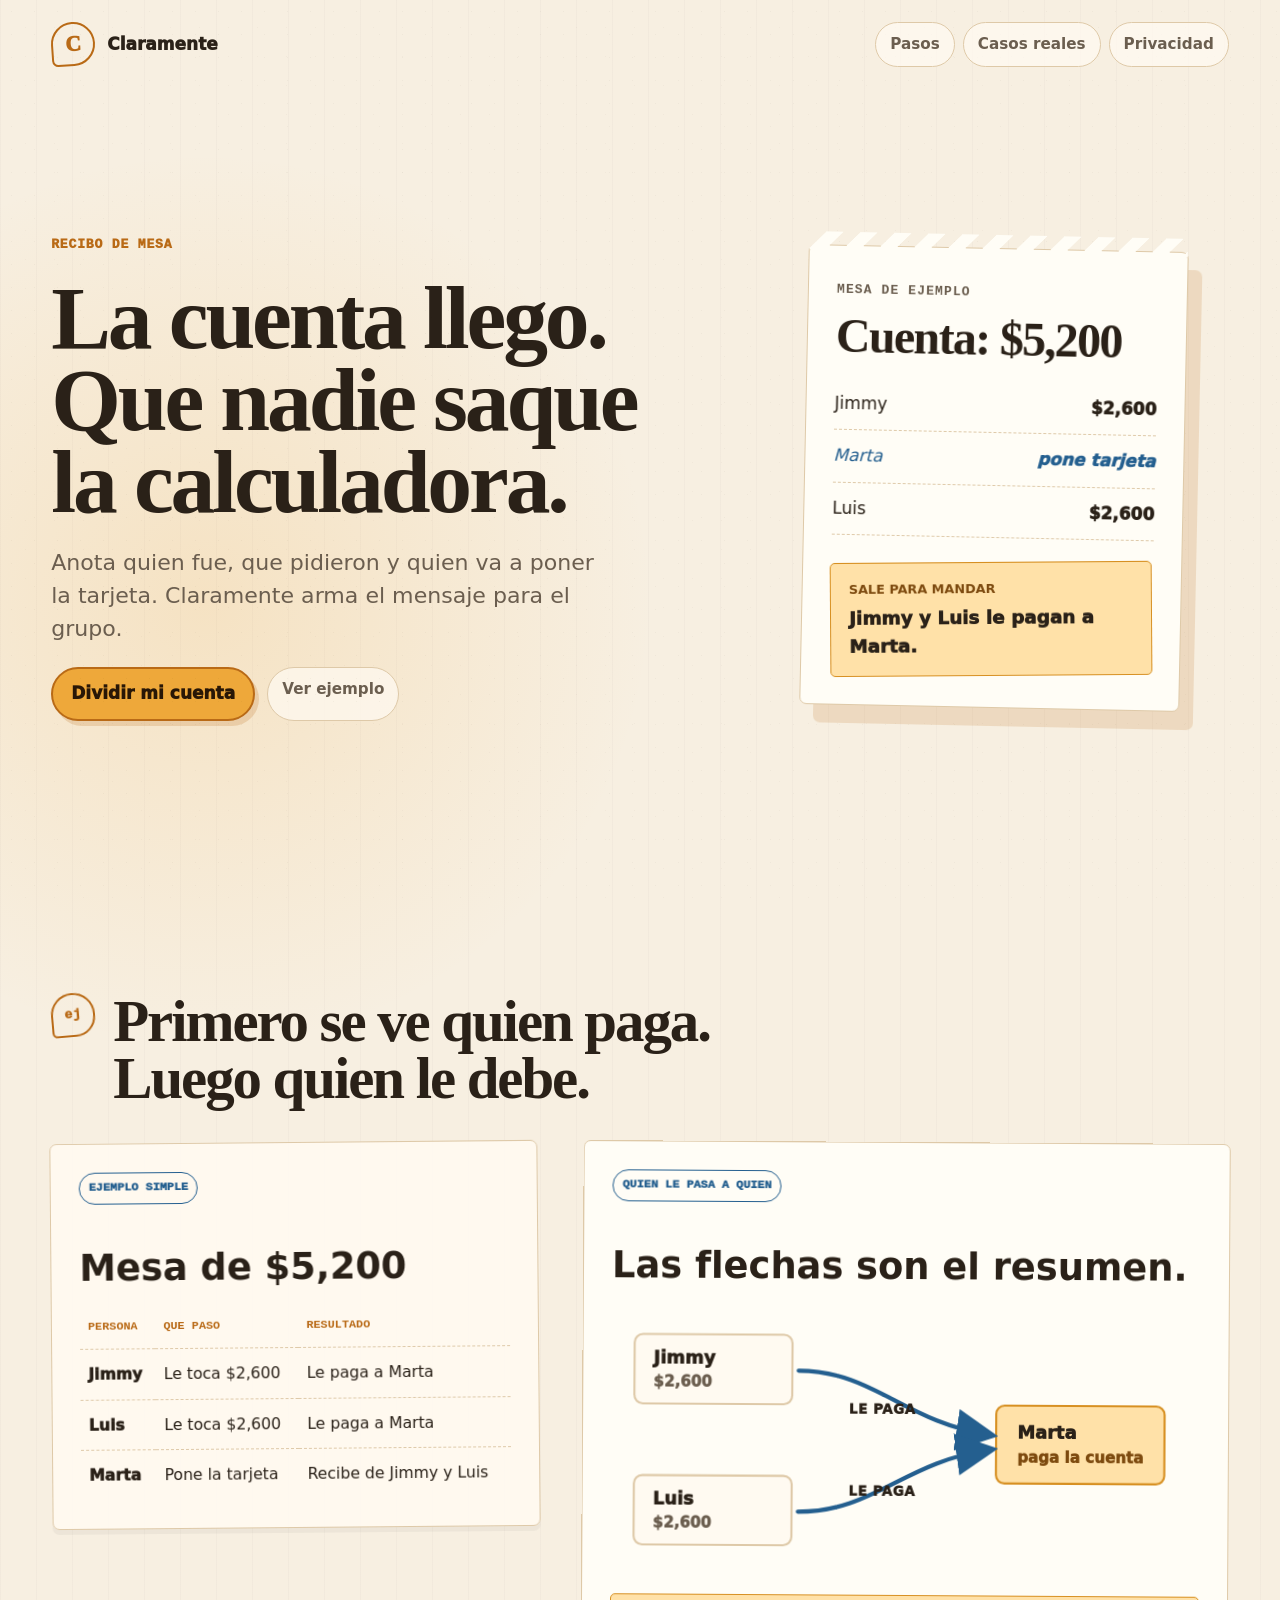
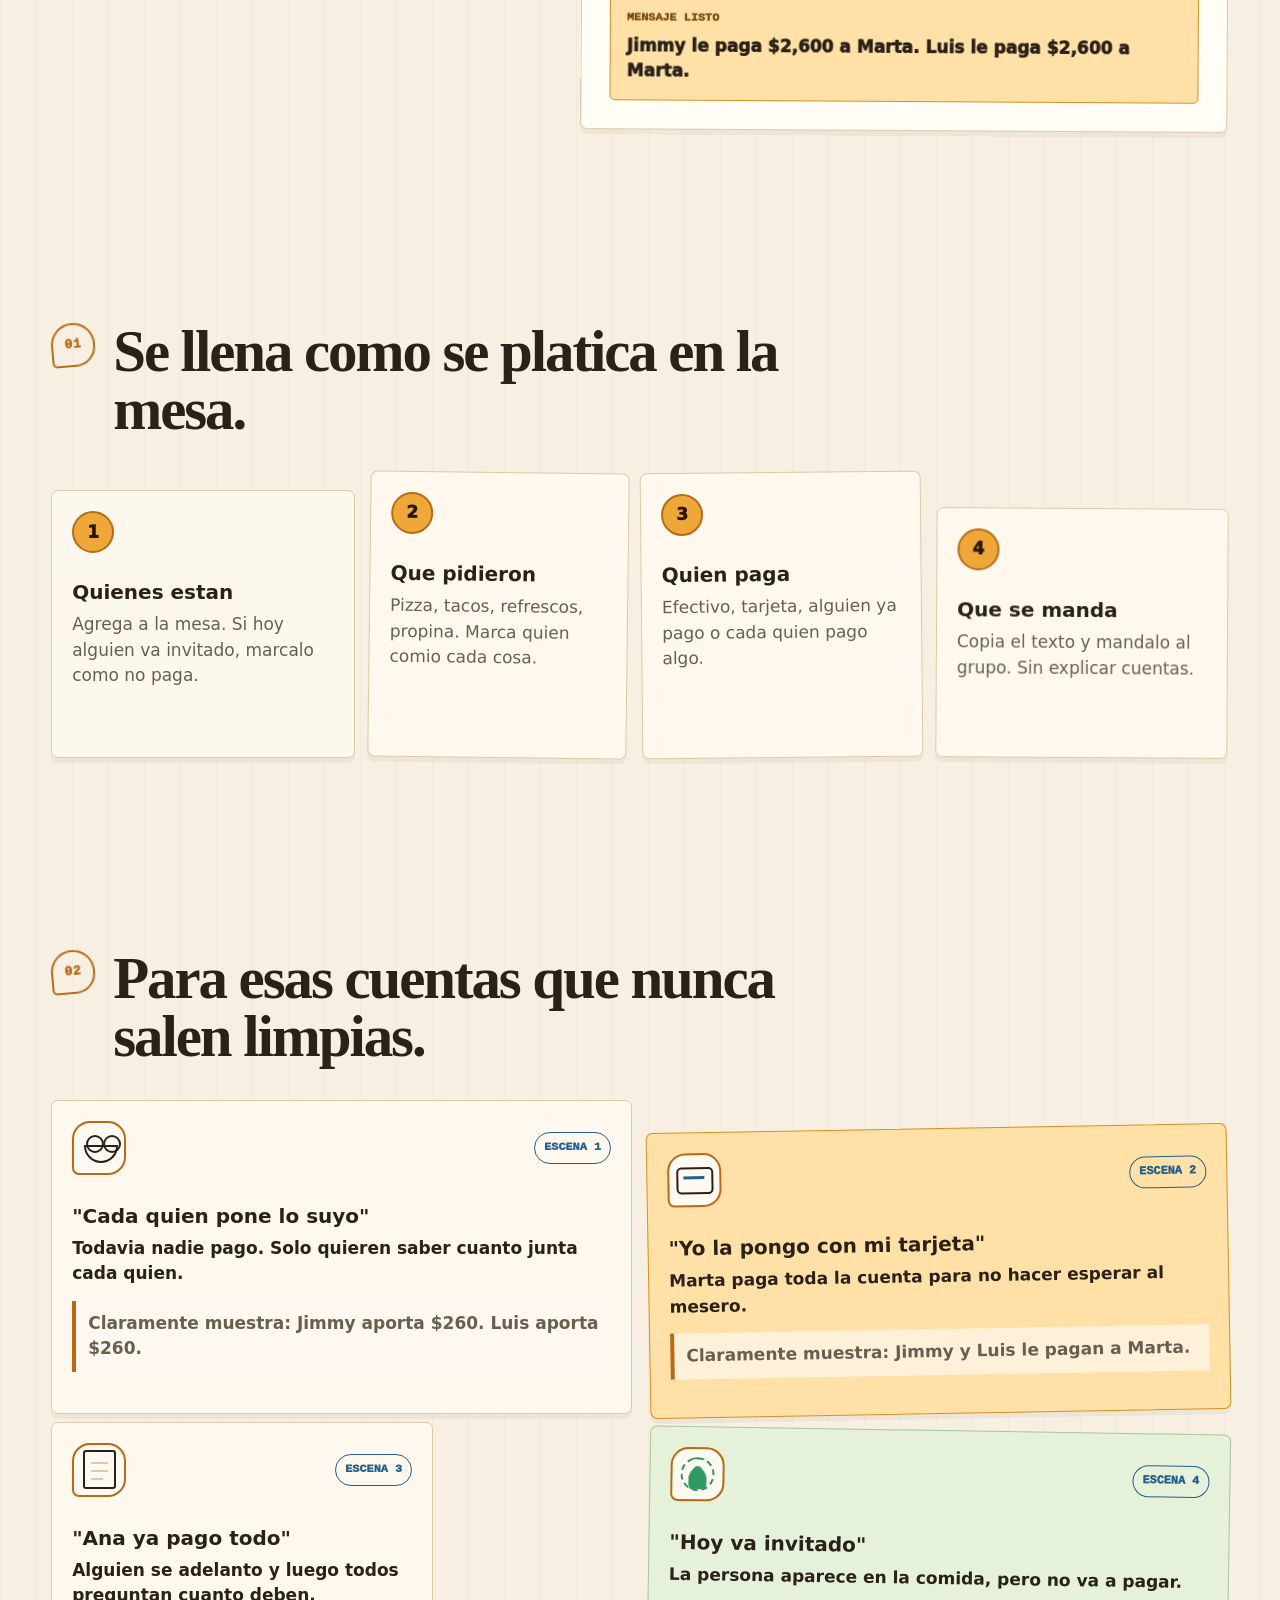
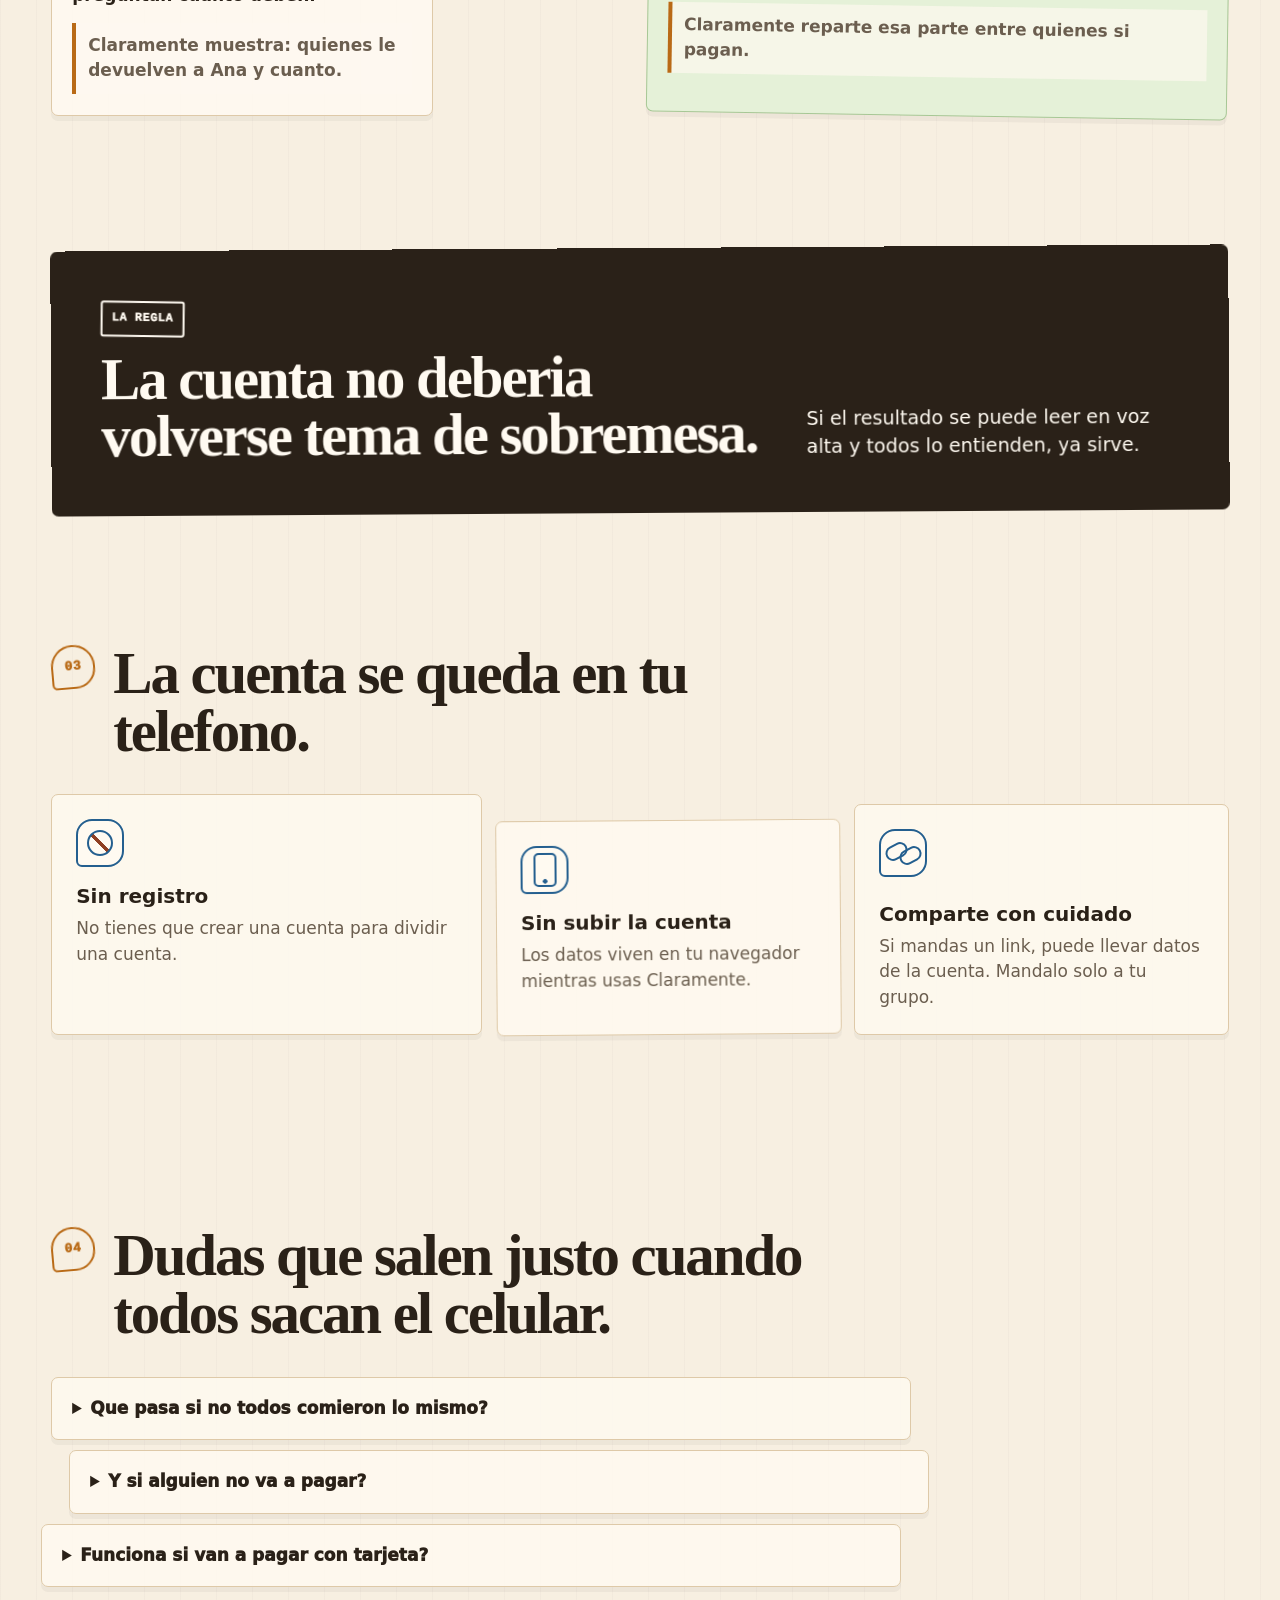
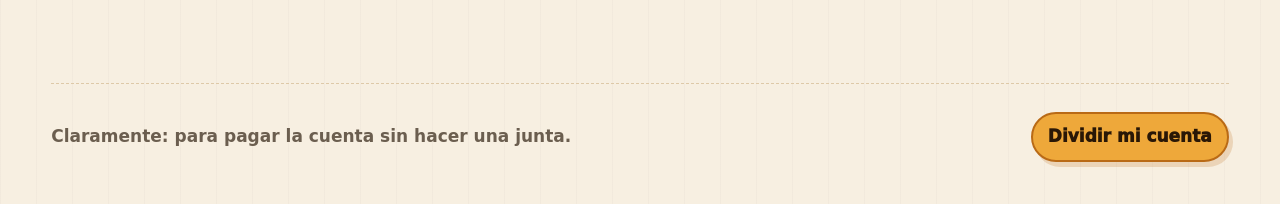
==== ayuda.html @ d38eba88 "feat(claramente): Complete guided MVP with mobile persistence, offline OCR, help page integration, a" ====
<!doctype html>
<html lang="es">
  <head>
    <meta charset="utf-8">
    <meta name="viewport" content="width=device-width, initial-scale=1">
    <meta name="theme-color" content="#f2a93b">
    <meta name="description" content="Claramente te ayuda a dividir una cuenta de mesa, saber quien paga y copiar el resumen sin hacer cuentas raras.">
    <meta http-equiv="Content-Security-Policy" content="default-src 'self'; script-src 'self'; style-src 'self'; img-src 'self' data:; connect-src 'self'; object-src 'none'; base-uri 'none'; form-action 'none'">
    <title>Claramente: divide la cuenta sin calculadora</title>
    <link rel="icon" href="icon-192.png">
    <link rel="stylesheet" href="ayuda.css">
  </head>
  <body>
    <a class="skip-link" href="#contenido">Saltar al contenido</a>

    <header class="site-header" aria-label="Encabezado">
      <a class="brand-lockup" href="index.html" aria-label="Abrir Claramente">
        <span class="brand-mark" aria-hidden="true">C</span>
        <span>Claramente</span>
      </a>
      <nav class="top-nav" aria-label="Secciones de ayuda">
        <a href="#como-funciona">Pasos</a>
        <a href="#casos">Casos reales</a>
        <a href="#privacidad">Privacidad</a>
      </nav>
    </header>

    <main id="contenido">
      <section class="hero-section" aria-labelledby="heroTitle">
        <div class="hero-copy">
          <p class="eyebrow">recibo de mesa</p>
          <h1 id="heroTitle">La cuenta llego. Que nadie saque la calculadora.</h1>
          <p class="hero-text">Anota quien fue, que pidieron y quien va a poner la tarjeta. Claramente arma el mensaje para el grupo.</p>
          <div class="hero-actions">
            <a class="primary-link" href="index.html">Dividir mi cuenta</a>
            <a class="secondary-link" href="#ejemplo">Ver ejemplo</a>
          </div>
        </div>

        <aside class="receipt-demo" id="ejemplo" aria-labelledby="receiptTitle">
          <div class="tear-strip" aria-hidden="true"></div>
          <p class="receipt-kicker">mesa de ejemplo</p>
          <h2 id="receiptTitle">Cuenta: $5,200</h2>
          <dl class="receipt-lines">
            <div>
              <dt>Jimmy</dt>
              <dd>$2,600</dd>
            </div>
            <div class="pen-line">
              <dt>Marta</dt>
              <dd>pone tarjeta</dd>
            </div>
            <div>
              <dt>Luis</dt>
              <dd>$2,600</dd>
            </div>
          </dl>
          <div class="receipt-result">
            <span>sale para mandar</span>
            <p>Jimmy y Luis le pagan a Marta.</p>
          </div>
        </aside>
      </section>

      <section class="explainer-section" aria-labelledby="explainerTitle">
        <div class="section-heading">
          <span class="section-stamp">ej</span>
          <h2 id="explainerTitle">Primero se ve quien paga. Luego quien le debe.</h2>
        </div>
        <div class="explain-board">
          <article class="split-table-card" aria-labelledby="tableTitle">
            <p class="case-label">ejemplo simple</p>
            <h3 id="tableTitle">Mesa de $5,200</h3>
            <table>
              <caption>Ejemplo de pago con tarjeta</caption>
              <thead>
                <tr>
                  <th scope="col">Persona</th>
                  <th scope="col">Que paso</th>
                  <th scope="col">Resultado</th>
                </tr>
              </thead>
              <tbody>
                <tr>
                  <th scope="row">Jimmy</th>
                  <td>Le toca $2,600</td>
                  <td>Le paga a Marta</td>
                </tr>
                <tr>
                  <th scope="row">Luis</th>
                  <td>Le toca $2,600</td>
                  <td>Le paga a Marta</td>
                </tr>
                <tr>
                  <th scope="row">Marta</th>
                  <td>Pone la tarjeta</td>
                  <td>Recibe de Jimmy y Luis</td>
                </tr>
              </tbody>
            </table>
          </article>

          <article class="payment-map" aria-labelledby="mapTitle">
            <p class="case-label">quien le pasa a quien</p>
            <h3 id="mapTitle">Las flechas son el resumen.</h3>
            <svg viewBox="0 0 560 260" role="img" aria-labelledby="mapSvgTitle mapSvgDesc">
              <title id="mapSvgTitle">Jimmy y Luis le pagan a Marta</title>
              <desc id="mapSvgDesc">Jimmy y Luis deben pasar su parte a Marta, que pone la tarjeta.</desc>
              <defs>
                <marker id="arrowHead" markerWidth="10" markerHeight="10" refX="8" refY="5" orient="auto">
                  <path d="M 0 0 L 10 5 L 0 10 z"></path>
                </marker>
              </defs>
              <g class="payer-node" transform="translate(22 30)">
                <rect width="150" height="66" rx="8"></rect>
                <text x="18" y="28">Jimmy</text>
                <text x="18" y="50">$2,600</text>
              </g>
              <g class="payer-node" transform="translate(22 164)">
                <rect width="150" height="66" rx="8"></rect>
                <text x="18" y="28">Luis</text>
                <text x="18" y="50">$2,600</text>
              </g>
              <g class="card-node" transform="translate(366 96)">
                <rect width="160" height="74" rx="8"></rect>
                <text x="20" y="31">Marta</text>
                <text x="20" y="54">paga la cuenta</text>
              </g>
              <path class="pay-arrow" d="M 178 64 C 250 64 278 112 360 124"></path>
              <path class="pay-arrow" d="M 178 198 C 250 198 278 150 360 138"></path>
              <text class="arrow-note" x="226" y="105">le paga</text>
              <text class="arrow-note" x="226" y="182">le paga</text>
            </svg>
            <div class="message-preview">
              <span>mensaje listo</span>
              <p>Jimmy le paga $2,600 a Marta. Luis le paga $2,600 a Marta.</p>
            </div>
          </article>
        </div>
      </section>

      <section class="steps-section" id="como-funciona" aria-labelledby="stepsTitle">
        <div class="section-heading">
          <span class="section-stamp">01</span>
          <h2 id="stepsTitle">Se llena como se platica en la mesa.</h2>
        </div>
        <ol class="step-list">
          <li>
            <span class="step-number">1</span>
            <h3>Quienes estan</h3>
            <p>Agrega a la mesa. Si hoy alguien va invitado, marcalo como no paga.</p>
          </li>
          <li>
            <span class="step-number">2</span>
            <h3>Que pidieron</h3>
            <p>Pizza, tacos, refrescos, propina. Marca quien comio cada cosa.</p>
          </li>
          <li>
            <span class="step-number">3</span>
            <h3>Quien paga</h3>
            <p>Efectivo, tarjeta, alguien ya pago o cada quien pago algo.</p>
          </li>
          <li>
            <span class="step-number">4</span>
            <h3>Que se manda</h3>
            <p>Copia el texto y mandalo al grupo. Sin explicar cuentas.</p>
          </li>
        </ol>
      </section>

      <section class="cases-section" id="casos" aria-labelledby="casesTitle">
        <div class="section-heading">
          <span class="section-stamp">02</span>
          <h2 id="casesTitle">Para esas cuentas que nunca salen limpias.</h2>
        </div>
        <div class="comic-strip">
          <article class="comic-panel comic-panel-wide">
            <div class="scene-top">
              <span class="scene-icon scene-people" aria-hidden="true"></span>
              <p class="case-label">escena 1</p>
            </div>
            <h3>"Cada quien pone lo suyo"</h3>
            <p class="dialogue-line">Todavia nadie pago. Solo quieren saber cuanto junta cada quien.</p>
            <p class="outcome-line">Claramente muestra: Jimmy aporta $260. Luis aporta $260.</p>
          </article>
          <article class="comic-panel comic-card-panel">
            <div class="scene-top">
              <span class="scene-icon scene-card" aria-hidden="true"></span>
              <p class="case-label">escena 2</p>
            </div>
            <h3>"Yo la pongo con mi tarjeta"</h3>
            <p class="dialogue-line">Marta paga toda la cuenta para no hacer esperar al mesero.</p>
            <p class="outcome-line">Claramente muestra: Jimmy y Luis le pagan a Marta.</p>
          </article>
          <article class="comic-panel">
            <div class="scene-top">
              <span class="scene-icon scene-receipt" aria-hidden="true"></span>
              <p class="case-label">escena 3</p>
            </div>
            <h3>"Ana ya pago todo"</h3>
            <p class="dialogue-line">Alguien se adelanto y luego todos preguntan cuanto deben.</p>
            <p class="outcome-line">Claramente muestra: quienes le devuelven a Ana y cuanto.</p>
          </article>
          <article class="comic-panel comic-guest-panel">
            <div class="scene-top">
              <span class="scene-icon scene-guest" aria-hidden="true"></span>
              <p class="case-label">escena 4</p>
            </div>
            <h3>"Hoy va invitado"</h3>
            <p class="dialogue-line">La persona aparece en la comida, pero no va a pagar.</p>
            <p class="outcome-line">Claramente reparte esa parte entre quienes si pagan.</p>
          </article>
        </div>
      </section>

      <section class="table-note" aria-labelledby="noteTitle">
        <div>
          <span class="table-note-stamp">la regla</span>
          <h2 id="noteTitle">La cuenta no deberia volverse tema de sobremesa.</h2>
        </div>
        <p>Si el resultado se puede leer en voz alta y todos lo entienden, ya sirve.</p>
      </section>

      <section class="privacy-section" id="privacidad" aria-labelledby="privacyTitle">
        <div class="section-heading">
          <span class="section-stamp">03</span>
          <h2 id="privacyTitle">La cuenta se queda en tu telefono.</h2>
        </div>
        <div class="privacy-grid">
          <article>
            <span class="privacy-icon privacy-no-account" aria-hidden="true"></span>
            <h3>Sin registro</h3>
            <p>No tienes que crear una cuenta para dividir una cuenta.</p>
          </article>
          <article>
            <span class="privacy-icon privacy-phone" aria-hidden="true"></span>
            <h3>Sin subir la cuenta</h3>
            <p>Los datos viven en tu navegador mientras usas Claramente.</p>
          </article>
          <article>
            <span class="privacy-icon privacy-link" aria-hidden="true"></span>
            <h3>Comparte con cuidado</h3>
            <p>Si mandas un link, puede llevar datos de la cuenta. Mandalo solo a tu grupo.</p>
          </article>
        </div>
      </section>

      <section class="faq-section" aria-labelledby="faqTitle">
        <div class="section-heading">
          <span class="section-stamp">04</span>
          <h2 id="faqTitle">Dudas que salen justo cuando todos sacan el celular.</h2>
        </div>
        <div class="faq-list">
          <details>
            <summary>Que pasa si no todos comieron lo mismo?</summary>
            <p>Agrega el producto y marca solo a quienes lo comieron. A quien no lo comio, no se lo cobra.</p>
          </details>
          <details>
            <summary>Y si alguien no va a pagar?</summary>
            <p>Marcalo como invitado o cumpleanero. Puede comer, pero no aparece como alguien que aporta.</p>
          </details>
          <details>
            <summary>Funciona si van a pagar con tarjeta?</summary>
            <p>Si alguien dice "yo la pongo", Claramente dice cuanto le pasan los demas.</p>
          </details>
        </div>
      </section>
    </main>

    <footer class="site-footer">
      <p>Claramente: para pagar la cuenta sin hacer una junta.</p>
      <a class="primary-link compact" href="index.html">Dividir mi cuenta</a>
    </footer>
  </body>
</html>
---- ayuda.css ----
:root {
  color-scheme: light;
  --paper: #f7efe1;
  --paper-soft: #fffaf1;
  --paper-deep: #ead8bc;
  --ink: #2a2118;
  --muted: #6b5e4f;
  --line: #dec9a8;
  --marker: #eea83a;
  --marker-deep: #b96a16;
  --pen: #245f8f;
  --paid: #2f9a5f;
  --owe: #c87922;
  --danger: #8f3f22;
  --focus: rgba(36, 95, 143, 0.34);
  --shadow: 0 18px 48px rgba(42, 33, 24, 0.14);
  --page-pad: clamp(18px, 4vw, 56px);
  --receipt-radius: 7px;
}

* {
  box-sizing: border-box;
}

html {
  min-width: 320px;
  scroll-behavior: smooth;
  background: var(--paper);
}

body {
  margin: 0;
  min-width: 320px;
  background:
    radial-gradient(circle at 16% 12%, rgba(238, 168, 58, 0.18), transparent 28rem),
    linear-gradient(90deg, rgba(42, 33, 24, 0.022) 1px, transparent 1px) 0 0 / 36px 36px,
    var(--paper);
  color: var(--ink);
  font-family: "Trebuchet MS", ui-sans-serif, system-ui, sans-serif;
  font-size: 17px;
  line-height: 1.5;
}

body::before {
  content: "";
  position: fixed;
  inset: 0;
  pointer-events: none;
  opacity: 0.24;
  background-image:
    radial-gradient(rgba(42, 33, 24, 0.16) 0.7px, transparent 0.7px),
    radial-gradient(rgba(42, 33, 24, 0.12) 0.5px, transparent 0.5px);
  background-position: 0 0, 11px 13px;
  background-size: 23px 23px, 29px 29px;
}

a {
  color: inherit;
}

a:focus-visible,
summary:focus-visible {
  outline: 3px solid var(--focus);
  outline-offset: 3px;
}

h1,
h2,
h3,
p {
  margin-top: 0;
}

p {
  color: var(--muted);
}

.skip-link {
  position: fixed;
  left: 12px;
  top: 12px;
  z-index: 20;
  transform: translateY(-140%);
  border: 2px solid var(--pen);
  border-radius: 999px;
  background: var(--paper-soft);
  padding: 10px 14px;
  font-weight: 900;
}

.skip-link:focus {
  transform: translateY(0);
}

.site-header,
.site-footer,
main > section {
  width: min(1180px, 100% - calc(var(--page-pad) * 2));
  margin-inline: auto;
}

.site-header {
  position: relative;
  z-index: 2;
  display: flex;
  align-items: center;
  justify-content: space-between;
  gap: 18px;
  padding-block: 22px;
}

.brand-lockup {
  display: inline-flex;
  align-items: center;
  gap: 12px;
  color: var(--ink);
  font-weight: 950;
  text-decoration: none;
}

.brand-mark {
  display: grid;
  place-items: center;
  width: 44px;
  height: 44px;
  border: 2px solid var(--marker-deep);
  border-radius: 50% 50% 50% 14%;
  color: var(--marker-deep);
  font-family: ui-serif, Georgia, "Times New Roman", serif;
  font-size: 1.35rem;
  transform: rotate(-4deg);
}

.top-nav {
  display: flex;
  flex-wrap: wrap;
  justify-content: flex-end;
  gap: 8px;
}

.top-nav a,
.secondary-link {
  border: 1px solid var(--line);
  border-radius: 999px;
  background: rgba(255, 250, 241, 0.72);
  padding: 10px 14px;
  color: var(--muted);
  font-size: 0.95rem;
  font-weight: 850;
  text-decoration: none;
}

.top-nav a:hover,
.secondary-link:hover {
  border-color: var(--marker-deep);
  color: var(--ink);
}

.hero-section {
  display: grid;
  grid-template-columns: minmax(0, 1.05fr) minmax(320px, 0.78fr);
  gap: clamp(28px, 6vw, 78px);
  align-items: center;
  min-height: calc(100vh - 92px);
  padding-block: 42px 72px;
}

.hero-copy {
  display: grid;
  justify-items: start;
  gap: 22px;
}

.eyebrow {
  margin: 0;
  color: var(--marker-deep);
  font-family: ui-monospace, "SFMono-Regular", Consolas, monospace;
  font-size: 0.82rem;
  font-weight: 950;
  letter-spacing: 0.06em;
  text-transform: uppercase;
}

h1,
h2 {
  font-family: ui-serif, Georgia, "Times New Roman", serif;
  letter-spacing: -0.035em;
}

h1 {
  max-width: 800px;
  margin: 0;
  font-size: clamp(3.05rem, 7vw, 5.85rem);
  line-height: 0.92;
}

.hero-text {
  max-width: 560px;
  margin-bottom: 0;
  font-size: clamp(1.15rem, 2vw, 1.38rem);
}

.hero-actions {
  display: flex;
  flex-wrap: wrap;
  gap: 12px;
}

.primary-link {
  display: inline-flex;
  align-items: center;
  justify-content: center;
  min-height: 48px;
  border: 2px solid var(--marker-deep);
  border-radius: 999px;
  background: var(--marker);
  color: #291706;
  padding: 12px 18px;
  font-weight: 950;
  text-decoration: none;
  box-shadow: 4px 5px 0 rgba(185, 106, 22, 0.2);
}

.primary-link:hover {
  transform: translate(1px, 1px);
  box-shadow: 3px 4px 0 rgba(185, 106, 22, 0.2);
}

.primary-link.compact {
  min-height: 44px;
  padding: 10px 15px;
}

.receipt-demo {
  position: relative;
  width: min(100%, 380px);
  justify-self: center;
  border: 1px solid var(--line);
  border-radius: var(--receipt-radius);
  background: #fffdf6;
  padding: 34px 28px 30px;
  box-shadow: 14px 18px 0 rgba(185, 106, 22, 0.16);
  transform: rotate(1.2deg);
}

.tear-strip {
  position: absolute;
  inset: -14px 0 auto;
  height: 18px;
  background: repeating-linear-gradient(135deg, transparent 0 12px, #fffdf6 12px 24px);
}

.receipt-kicker {
  margin: 0 0 12px;
  color: var(--muted);
  font-family: ui-monospace, "SFMono-Regular", Consolas, monospace;
  font-size: 0.82rem;
  font-weight: 900;
  letter-spacing: 0.08em;
  text-transform: uppercase;
}

.receipt-demo h2 {
  margin: 0 0 18px;
  font-size: clamp(2rem, 4vw, 3rem);
  line-height: 1;
}

.receipt-lines {
  display: grid;
  gap: 0;
  margin: 0;
}

.receipt-lines div {
  display: flex;
  justify-content: space-between;
  gap: 22px;
  border-bottom: 1px dashed var(--line);
  padding: 13px 0;
}

.receipt-lines dt,
.receipt-lines dd {
  margin: 0;
}

.receipt-lines dd {
  color: var(--ink);
  font-weight: 950;
}

.receipt-lines .pen-line {
  color: var(--pen);
  font-style: italic;
}

.receipt-lines .pen-line dd {
  color: var(--pen);
}

.receipt-result {
  margin-top: 24px;
  border: 1px solid #d79022;
  border-radius: 5px;
  background: #ffe1a8;
  padding: 16px 18px;
  transform: rotate(-1.6deg);
}

.receipt-result span {
  display: block;
  color: #7d4a0f;
  font-size: 0.8rem;
  font-weight: 900;
  text-transform: uppercase;
}

.receipt-result p {
  margin: 6px 0 0;
  color: var(--ink);
  font-size: 1.15rem;
  font-weight: 950;
}

.steps-section,
.explainer-section,
.cases-section,
.privacy-section,
.faq-section {
  padding-block: clamp(58px, 8vw, 96px);
}

.section-heading {
  display: grid;
  grid-template-columns: auto minmax(0, 1fr);
  gap: 18px;
  align-items: start;
  max-width: 760px;
  margin-bottom: 34px;
}

.section-heading h2,
.table-note h2 {
  margin: 0;
  font-size: clamp(2.25rem, 4.6vw, 4.2rem);
  line-height: 0.98;
}

.section-stamp,
.table-note-stamp {
  display: inline-flex;
  align-items: center;
  justify-content: center;
  justify-self: start;
  min-width: 44px;
  min-height: 44px;
  border: 2px solid currentColor;
  border-radius: 50% 50% 46% 12%;
  color: var(--marker-deep);
  font-family: ui-monospace, "SFMono-Regular", Consolas, monospace;
  font-size: 0.82rem;
  font-weight: 950;
  letter-spacing: 0.05em;
  transform: rotate(-5deg);
}

.table-note-stamp {
  width: fit-content;
  min-height: auto;
  margin-bottom: 14px;
  border-radius: 3px;
  padding: 7px 9px;
  color: var(--paper-soft);
  font-size: 0.74rem;
  text-transform: uppercase;
  transform: rotate(1deg);
}

.step-list {
  display: grid;
  grid-template-columns: 1.08fr 0.92fr 1fr 1.04fr;
  gap: 14px;
  margin: 0;
  padding: 0;
  list-style: none;
}

.step-list li,
.comic-panel,
.privacy-grid article,
.faq-list details {
  border: 1px solid var(--line);
  border-radius: var(--receipt-radius);
  background: rgba(255, 250, 241, 0.82);
  box-shadow: 0 5px 0 rgba(42, 33, 24, 0.045);
}

.step-list li {
  min-height: 250px;
  padding: 20px;
}

.step-list li:nth-child(1) {
  margin-top: 18px;
}

.step-list li:nth-child(2) {
  transform: rotate(0.7deg);
}

.step-list li:nth-child(3) {
  transform: rotate(-0.55deg);
}

.step-list li:nth-child(4) {
  margin-top: 36px;
  transform: rotate(0.35deg);
}

.step-number {
  display: grid;
  place-items: center;
  width: 42px;
  height: 42px;
  margin-bottom: 28px;
  border: 2px solid var(--marker-deep);
  border-radius: 50%;
  background: var(--marker);
  color: #291706;
  font-weight: 950;
}

.step-list h3,
.comic-panel h3,
.privacy-grid h3 {
  margin-bottom: 8px;
  font-size: 1.25rem;
  line-height: 1.15;
}

.step-list p,
.comic-panel p,
.privacy-grid p {
  margin-bottom: 0;
}

.explain-board {
  display: grid;
  grid-template-columns: minmax(300px, 0.86fr) minmax(360px, 1.14fr);
  gap: clamp(18px, 4vw, 42px);
  align-items: start;
}

.split-table-card,
.payment-map {
  border: 1px solid var(--line);
  border-radius: var(--receipt-radius);
  background: rgba(255, 250, 241, 0.9);
  box-shadow: 0 5px 0 rgba(42, 33, 24, 0.045);
  padding: clamp(18px, 3vw, 28px);
}

.split-table-card {
  transform: rotate(-0.5deg);
}

.payment-map {
  background: #fffdf6;
  transform: rotate(0.35deg);
}

.split-table-card h3,
.payment-map h3 {
  margin-bottom: 18px;
  font-size: clamp(1.55rem, 3vw, 2.3rem);
  line-height: 1;
}

.split-table-card table {
  width: 100%;
  border-collapse: collapse;
  color: var(--ink);
  font-size: 0.98rem;
}

.split-table-card caption {
  position: absolute;
  width: 1px;
  height: 1px;
  overflow: hidden;
  clip: rect(0 0 0 0);
}

.split-table-card th,
.split-table-card td {
  border-bottom: 1px dashed var(--line);
  padding: 13px 8px;
  text-align: left;
  vertical-align: top;
}

.split-table-card thead th {
  color: var(--marker-deep);
  font-family: ui-monospace, "SFMono-Regular", Consolas, monospace;
  font-size: 0.74rem;
  text-transform: uppercase;
}

.split-table-card tbody th {
  font-weight: 950;
}

.split-table-card tbody tr:last-child th,
.split-table-card tbody tr:last-child td {
  border-bottom: 0;
}

.payment-map svg {
  display: block;
  width: 100%;
  height: auto;
  overflow: visible;
}

.payment-map rect {
  stroke-width: 2;
}

.payment-map text {
  fill: var(--ink);
  font-family: "Trebuchet MS", ui-sans-serif, system-ui, sans-serif;
  font-weight: 950;
}

.payer-node rect {
  fill: var(--paper-soft);
  stroke: var(--line);
}

.payer-node text + text {
  fill: var(--muted);
  font-size: 0.9rem;
}

.card-node rect {
  fill: #ffe1a8;
  stroke: #d79022;
}

.card-node text + text {
  fill: #7d4a0f;
  font-size: 0.9rem;
}

.pay-arrow {
  fill: none;
  stroke: var(--pen);
  stroke-width: 4;
  stroke-linecap: round;
  marker-end: url("#arrowHead");
}

#arrowHead path {
  fill: var(--pen);
}

.arrow-note {
  fill: var(--pen);
  font-family: ui-monospace, "SFMono-Regular", Consolas, monospace;
  font-size: 0.8rem;
  letter-spacing: 0.04em;
  text-transform: uppercase;
}

.message-preview {
  margin-top: 18px;
  border: 1px solid #d79022;
  border-radius: 5px;
  background: #ffe1a8;
  padding: 15px 16px;
}

.message-preview span {
  display: block;
  color: #7d4a0f;
  font-family: ui-monospace, "SFMono-Regular", Consolas, monospace;
  font-size: 0.74rem;
  font-weight: 950;
  text-transform: uppercase;
}

.message-preview p {
  margin: 6px 0 0;
  color: var(--ink);
  font-weight: 950;
}

.comic-strip {
  display: grid;
  grid-template-columns: repeat(6, minmax(0, 1fr));
  gap: 16px;
  align-items: stretch;
}

.comic-panel {
  grid-column: span 2;
  min-height: 286px;
  border: 1px solid var(--line);
  border-radius: var(--receipt-radius);
  background: rgba(255, 250, 241, 0.86);
  box-shadow: 0 5px 0 rgba(42, 33, 24, 0.045);
  padding: 20px;
}

.comic-panel-wide {
  grid-column: span 3;
  min-height: 246px;
}

.comic-panel:nth-child(2) {
  grid-column: span 3;
  margin-top: 28px;
}

.comic-panel:nth-child(3) {
  margin-top: -8px;
}

.comic-panel:nth-child(4) {
  grid-column: 4 / span 3;
}

.comic-card-panel {
  border-color: #d79022;
  background: #ffe1a8;
  transform: rotate(-1deg);
}

.comic-guest-panel {
  border-color: #a7c795;
  background: #e5f1d8;
  transform: rotate(0.9deg);
}

.scene-top {
  display: flex;
  align-items: center;
  justify-content: space-between;
  gap: 12px;
  margin-bottom: 30px;
}

.scene-icon {
  position: relative;
  display: inline-grid;
  place-items: center;
  width: 54px;
  height: 54px;
  flex: 0 0 auto;
  border: 2px solid var(--marker-deep);
  border-radius: 18px 18px 18px 7px;
  background: var(--paper-soft);
}

.scene-people::before,
.scene-people::after {
  content: "";
  position: absolute;
  border: 2px solid var(--ink);
  border-radius: 999px;
}

.scene-people::before {
  width: 14px;
  height: 14px;
  top: 12px;
  left: 12px;
  box-shadow: 17px 0 0 -2px var(--paper-soft), 17px 0 0 0 var(--ink);
}

.scene-people::after {
  width: 30px;
  height: 14px;
  left: 10px;
  bottom: 10px;
  border-top-left-radius: 18px;
  border-top-right-radius: 18px;
}

.scene-card::before {
  content: "";
  width: 33px;
  height: 23px;
  border: 2px solid var(--ink);
  border-radius: 5px;
  background:
    linear-gradient(var(--pen), var(--pen)) 5px 7px / 21px 3px no-repeat,
    var(--paper-soft);
}

.scene-receipt::before {
  content: "";
  width: 29px;
  height: 35px;
  border: 2px solid var(--ink);
  border-radius: 3px;
  background:
    linear-gradient(var(--line), var(--line)) 6px 10px / 17px 2px no-repeat,
    linear-gradient(var(--line), var(--line)) 6px 18px / 17px 2px no-repeat,
    linear-gradient(var(--line), var(--line)) 6px 26px / 12px 2px no-repeat,
    var(--paper-soft);
}

.scene-guest::before {
  content: "";
  width: 30px;
  height: 30px;
  border: 2px dashed var(--paid);
  border-radius: 50%;
  background:
    radial-gradient(circle at 50% 37%, var(--paid) 0 4px, transparent 4.5px),
    radial-gradient(ellipse at 50% 72%, var(--paid) 0 9px, transparent 9.5px);
}

.dialogue-line {
  color: var(--ink);
  font-weight: 850;
}

.outcome-line {
  margin-top: 14px;
  border-left: 4px solid var(--marker-deep);
  background: rgba(255, 250, 241, 0.68);
  padding: 10px 12px;
  color: var(--muted);
  font-weight: 850;
}

.case-label {
  width: fit-content;
  margin-bottom: 46px;
  border: 1px solid currentColor;
  border-radius: 999px;
  padding: 6px 9px;
  color: var(--pen);
  font-family: ui-monospace, "SFMono-Regular", Consolas, monospace;
  font-size: 0.74rem;
  font-weight: 950;
  text-transform: uppercase;
}

.table-note {
  display: grid;
  grid-template-columns: 1fr minmax(260px, 0.55fr);
  gap: 28px;
  align-items: end;
  margin-block: 36px;
  border: 2px solid var(--ink);
  border-radius: var(--receipt-radius);
  background: #2a2118;
  color: var(--paper-soft);
  padding: clamp(26px, 5vw, 48px);
  transform: rotate(-0.35deg);
}

.table-note .eyebrow,
.table-note p,
.table-note h2 {
  color: inherit;
}

.table-note p {
  margin-bottom: 0;
  font-size: 1.2rem;
}

.privacy-grid {
  display: grid;
  grid-template-columns: 1.15fr 0.92fr 1fr;
  gap: 14px;
}

.privacy-grid article {
  padding: 24px;
}

.privacy-icon {
  position: relative;
  display: inline-grid;
  place-items: center;
  width: 48px;
  height: 48px;
  margin-bottom: 18px;
  border: 2px solid var(--pen);
  border-radius: 16px 16px 16px 6px;
  background: var(--paper-soft);
}

.privacy-no-account::before {
  content: "";
  width: 22px;
  height: 22px;
  border: 2px solid var(--pen);
  border-radius: 50%;
  background:
    linear-gradient(45deg, transparent 44%, var(--danger) 45% 55%, transparent 56%);
}

.privacy-phone::before {
  content: "";
  width: 19px;
  height: 30px;
  border: 2px solid var(--pen);
  border-radius: 5px;
  background:
    radial-gradient(circle at 50% 88%, var(--pen) 0 2px, transparent 2.5px),
    var(--paper-soft);
}

.privacy-link::before,
.privacy-link::after {
  content: "";
  position: absolute;
  width: 19px;
  height: 11px;
  border: 2px solid var(--pen);
  border-radius: 999px;
}

.privacy-link::before {
  transform: translate(-7px, -2px) rotate(-28deg);
}

.privacy-link::after {
  transform: translate(7px, 2px) rotate(-28deg);
}

.privacy-grid article:nth-child(2) {
  margin-top: 26px;
  transform: rotate(-0.45deg);
}

.privacy-grid article:nth-child(3) {
  margin-top: 10px;
}

.faq-list {
  display: grid;
  gap: 10px;
  max-width: 860px;
}

.faq-list details {
  padding: 0;
}

.faq-list details:nth-child(2) {
  transform: translateX(18px);
}

.faq-list details:nth-child(3) {
  transform: translateX(-10px);
}

.faq-list summary {
  cursor: pointer;
  padding: 18px 20px;
  color: var(--ink);
  font-weight: 950;
}

.faq-list details p {
  margin: 0;
  padding: 0 20px 20px;
}

.site-footer {
  display: flex;
  align-items: center;
  justify-content: space-between;
  gap: 20px;
  border-top: 1px dashed var(--line);
  padding-block: 28px 42px;
}

.site-footer p {
  margin: 0;
  font-weight: 850;
}

@media (max-width: 900px) {
  .hero-section,
  .explain-board,
  .table-note {
    grid-template-columns: 1fr;
  }

  .step-list,
  .privacy-grid {
    grid-template-columns: repeat(2, minmax(0, 1fr));
  }

  .comic-strip {
    grid-template-columns: repeat(2, minmax(0, 1fr));
  }

  .comic-panel,
  .comic-panel-wide,
  .comic-panel:nth-child(2),
  .comic-panel:nth-child(4) {
    grid-column: auto;
  }
}

@media (max-width: 620px) {
  body {
    font-size: 16px;
  }

  .site-header {
    align-items: flex-start;
    flex-direction: column;
  }

  .top-nav {
    justify-content: flex-start;
  }

  .section-heading {
    grid-template-columns: 1fr;
    gap: 12px;
  }

  .hero-section {
    min-height: auto;
    padding-top: 24px;
  }

  .receipt-demo {
    justify-self: stretch;
  }

  .step-list,
  .comic-strip,
  .privacy-grid {
    grid-template-columns: 1fr;
  }

  .step-list li,
  .comic-panel,
  .split-table-card,
  .payment-map,
  .privacy-grid article,
  .faq-list details {
    min-height: auto;
    margin-top: 0;
    transform: none;
  }

  .split-table-card {
    overflow-x: auto;
  }

  .split-table-card th,
  .split-table-card td {
    min-width: 112px;
  }

  .case-label {
    margin-bottom: 28px;
  }

  .site-footer {
    align-items: flex-start;
    flex-direction: column;
  }
}

@media (prefers-reduced-motion: reduce) {
  *,
  *::before,
  *::after {
    scroll-behavior: auto !important;
    transition-duration: 0.01ms !important;
  }
}
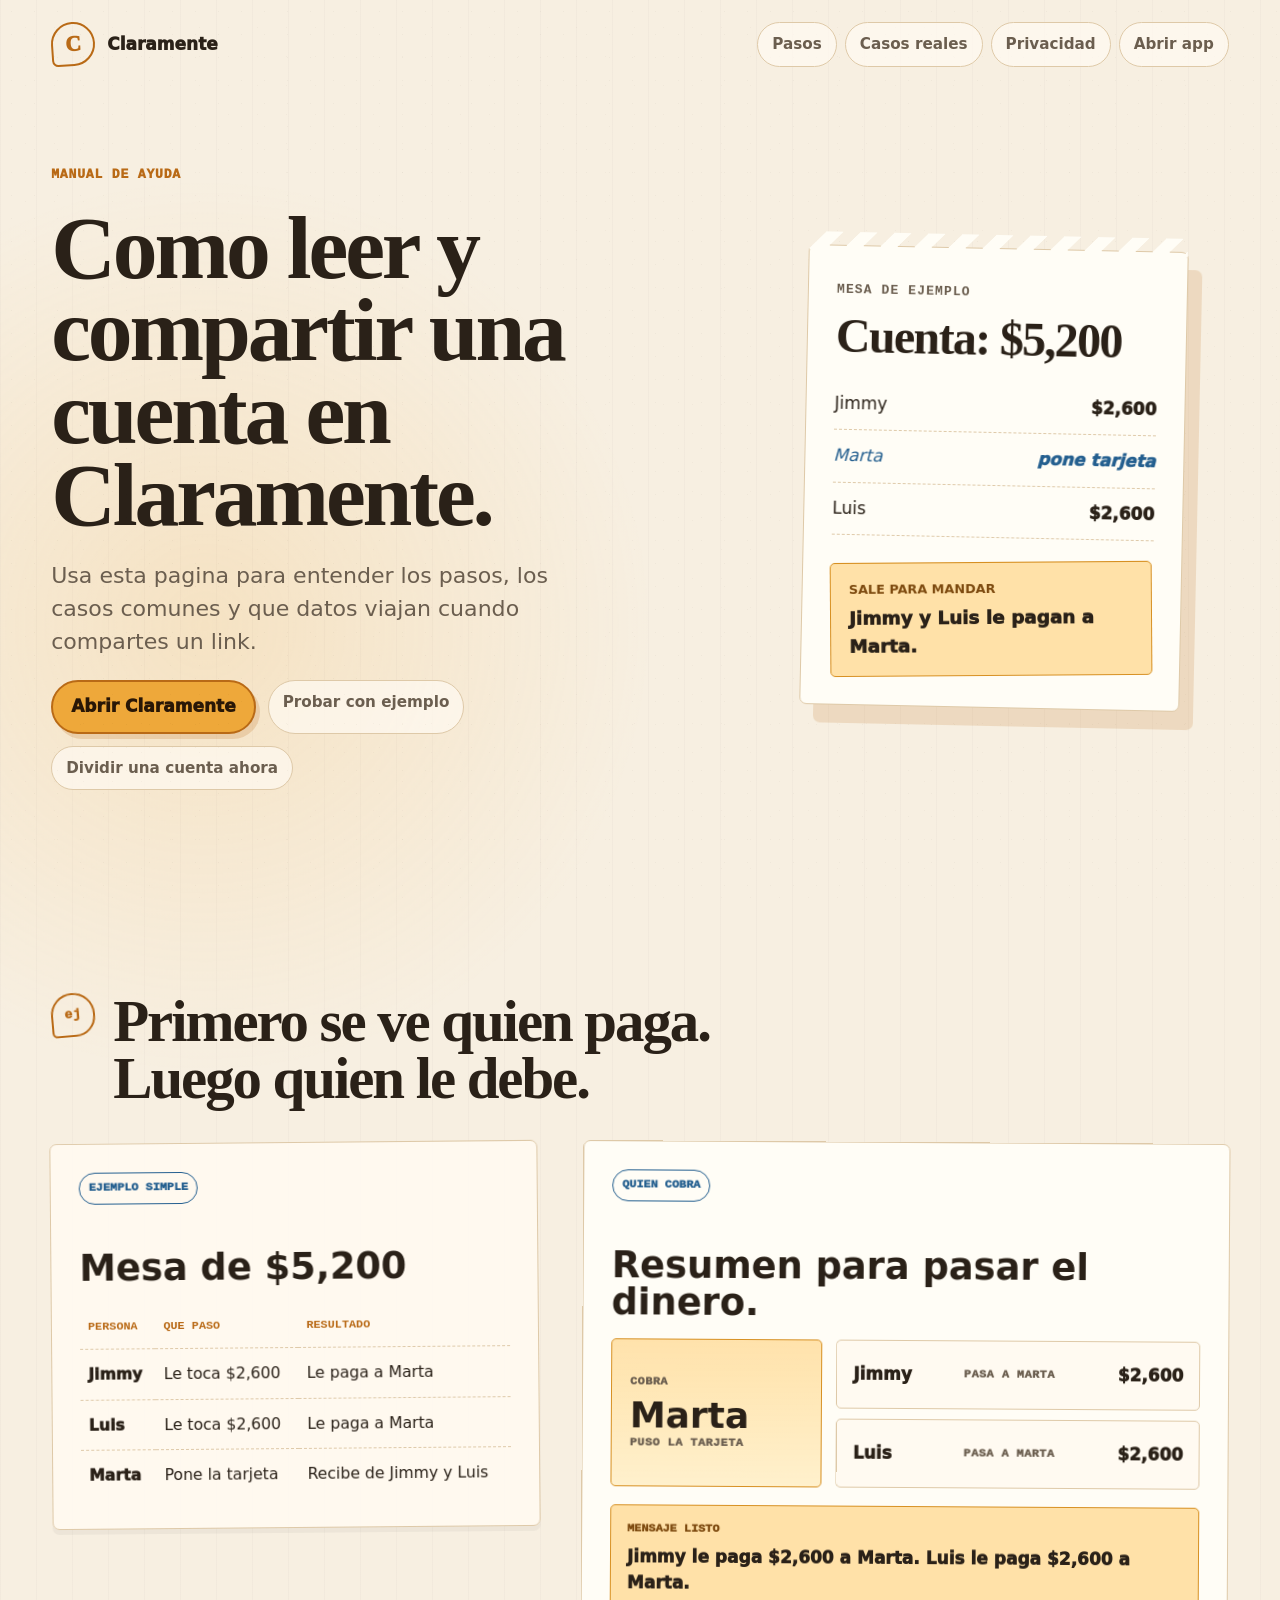
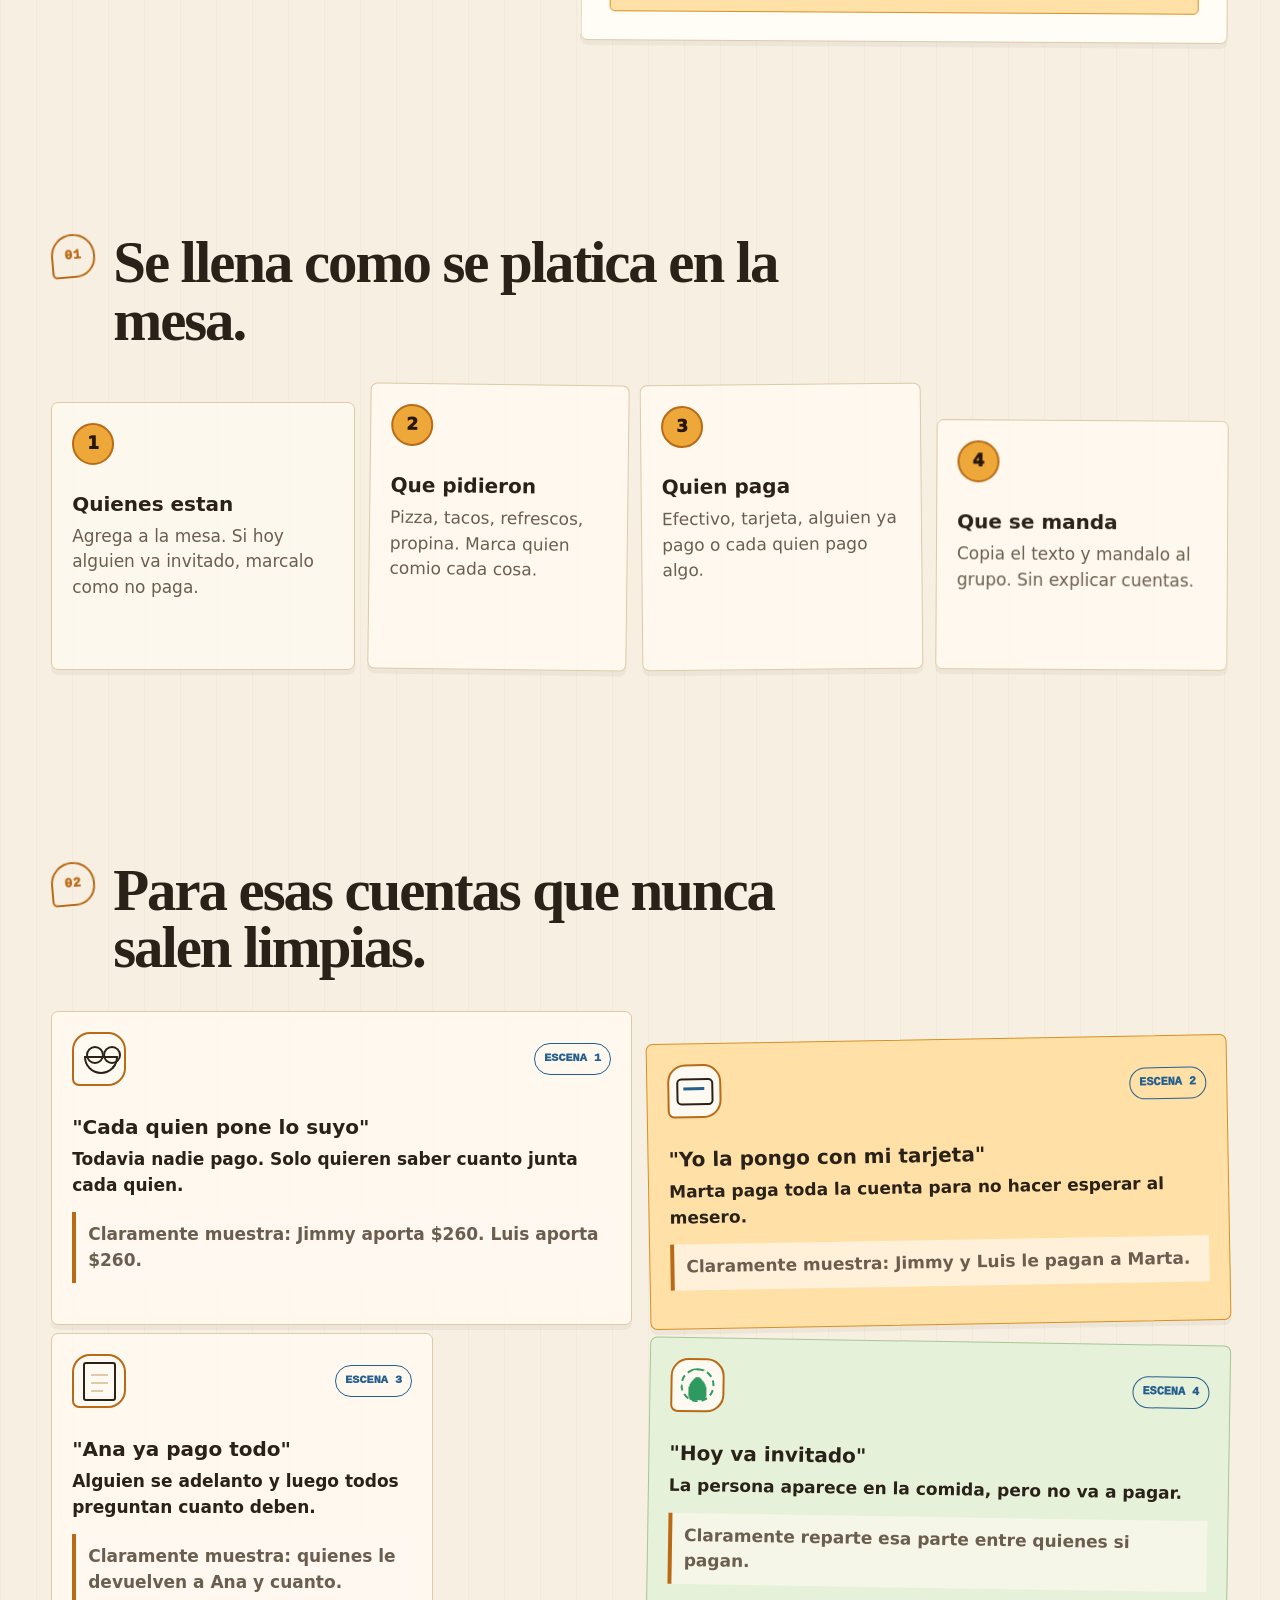
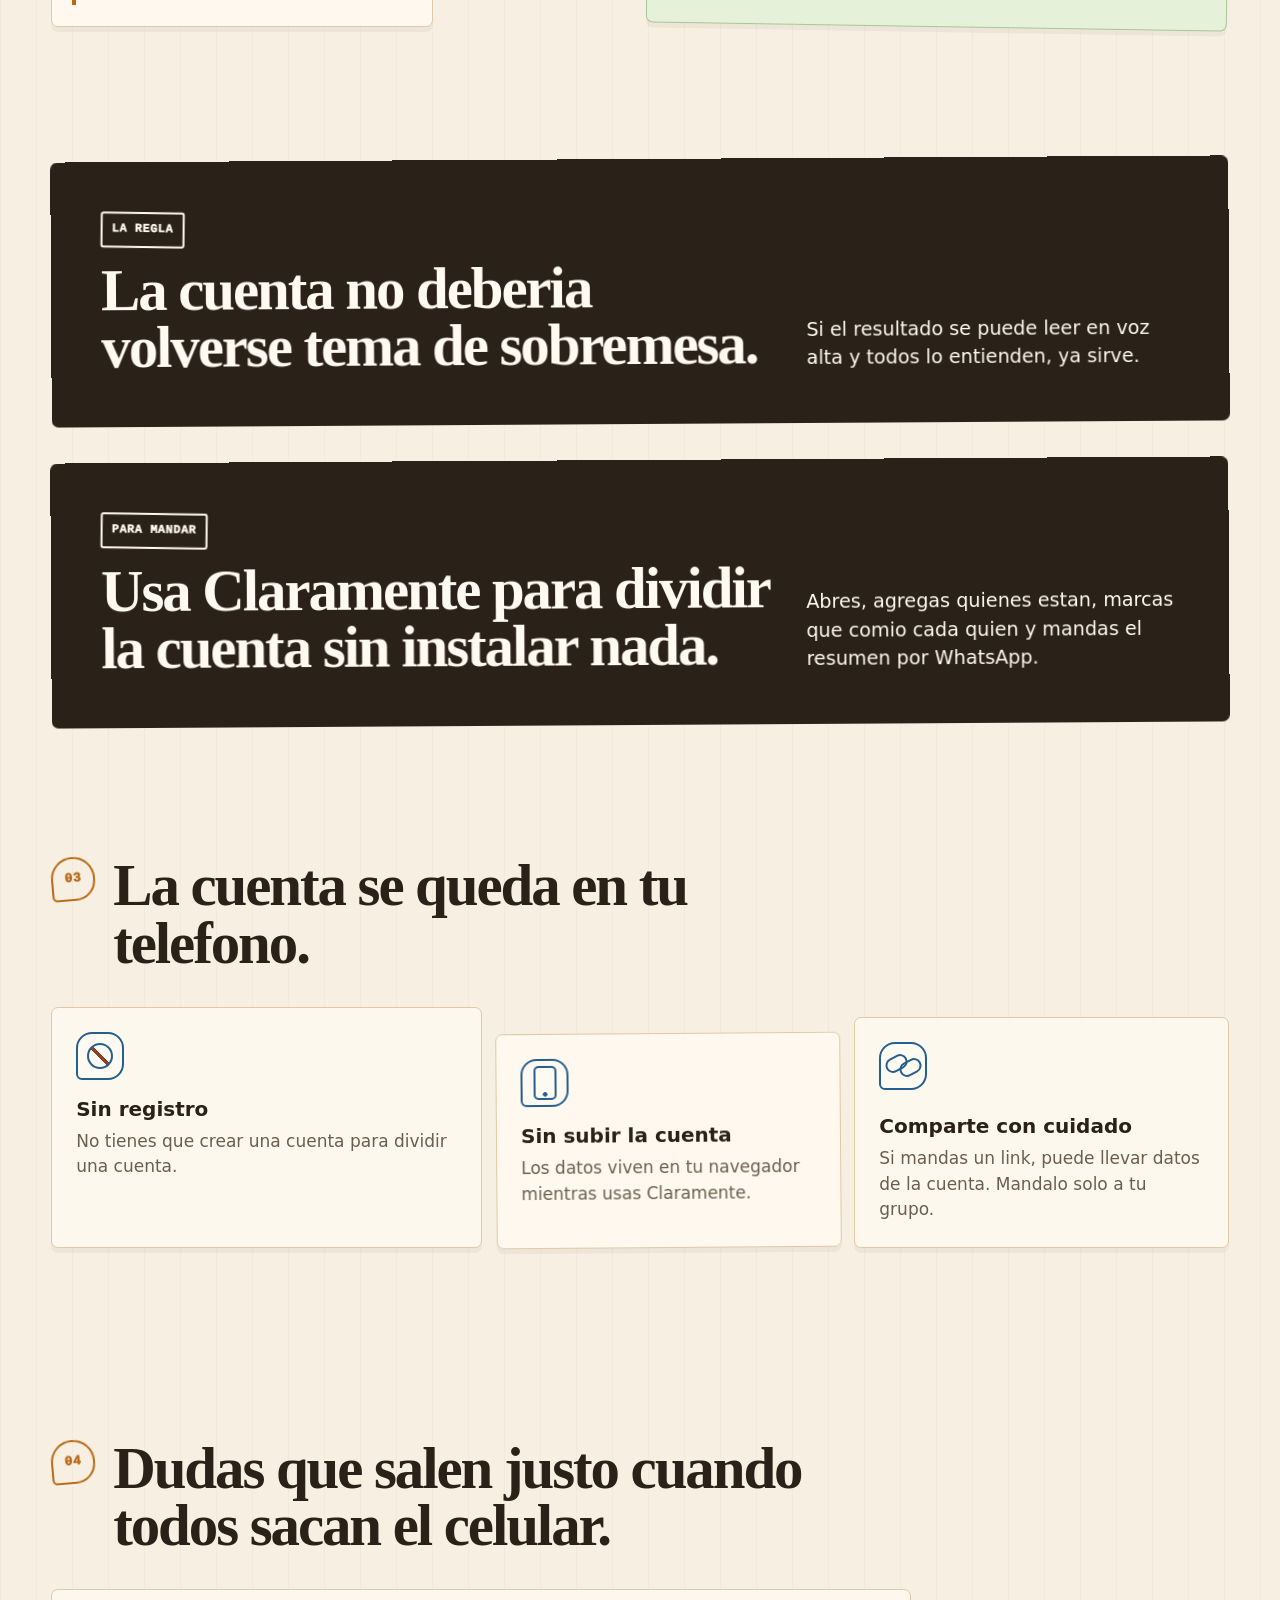
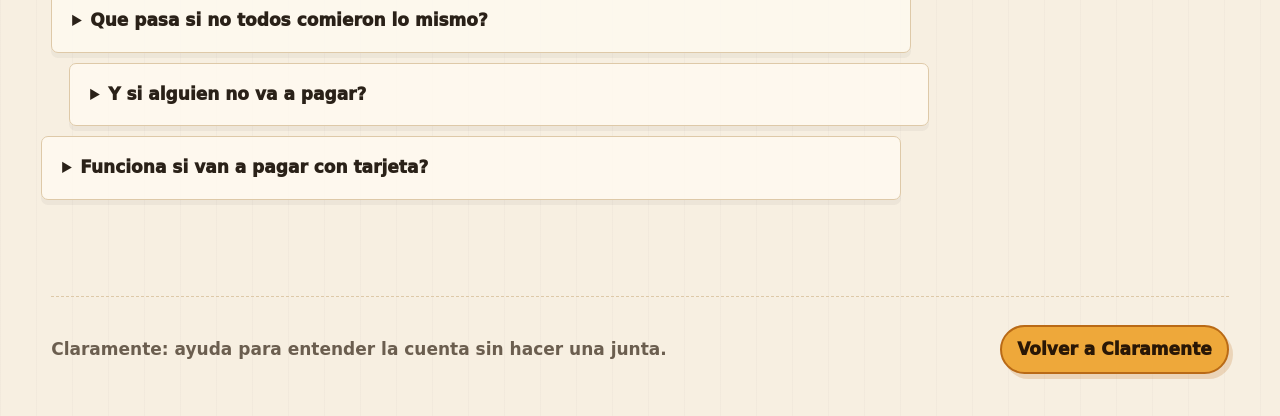
==== commit 85612eed: "feat(claramente): unificacion y paridad contable 1.0 Co-Authored-By: Codex <noreply@openai.com>" ====
--- a/ayuda.html
+++ b/ayuda.html
@@ -4,9 +4,9 @@
     <meta charset="utf-8">
     <meta name="viewport" content="width=device-width, initial-scale=1">
     <meta name="theme-color" content="#f2a93b">
-    <meta name="description" content="Claramente te ayuda a dividir una cuenta de mesa, saber quien paga y copiar el resumen sin hacer cuentas raras.">
+    <meta name="description" content="Manual de ayuda de Claramente para dividir una cuenta, entender quien paga y compartir el resumen.">
     <meta http-equiv="Content-Security-Policy" content="default-src 'self'; script-src 'self'; style-src 'self'; img-src 'self' data:; connect-src 'self'; object-src 'none'; base-uri 'none'; form-action 'none'">
-    <title>Claramente: divide la cuenta sin calculadora</title>
+    <title>Manual de ayuda de Claramente</title>
     <link rel="icon" href="icon-192.png">
     <link rel="stylesheet" href="ayuda.css">
   </head>
@@ -22,18 +22,20 @@
         <a href="#como-funciona">Pasos</a>
         <a href="#casos">Casos reales</a>
         <a href="#privacidad">Privacidad</a>
+        <a href="index.html">Abrir app</a>
       </nav>
     </header>
 
     <main id="contenido">
       <section class="hero-section" aria-labelledby="heroTitle">
         <div class="hero-copy">
-          <p class="eyebrow">recibo de mesa</p>
-          <h1 id="heroTitle">La cuenta llego. Que nadie saque la calculadora.</h1>
-          <p class="hero-text">Anota quien fue, que pidieron y quien va a poner la tarjeta. Claramente arma el mensaje para el grupo.</p>
+          <p class="eyebrow">manual de ayuda</p>
+          <h1 id="heroTitle">Como leer y compartir una cuenta en Claramente.</h1>
+          <p class="hero-text">Usa esta pagina para entender los pasos, los casos comunes y que datos viajan cuando compartes un link.</p>
           <div class="hero-actions">
-            <a class="primary-link" href="index.html">Dividir mi cuenta</a>
-            <a class="secondary-link" href="#ejemplo">Ver ejemplo</a>
+            <a class="primary-link" href="index.html">Abrir Claramente</a>
+            <a class="secondary-link" href="#ejemplo">Probar con ejemplo</a>
+            <a class="secondary-link" href="index.html">Dividir una cuenta ahora</a>
           </div>
         </div>
 
@@ -101,36 +103,27 @@
           </article>
 
           <article class="payment-map" aria-labelledby="mapTitle">
-            <p class="case-label">quien le pasa a quien</p>
-            <h3 id="mapTitle">Las flechas son el resumen.</h3>
-            <svg viewBox="0 0 560 260" role="img" aria-labelledby="mapSvgTitle mapSvgDesc">
-              <title id="mapSvgTitle">Jimmy y Luis le pagan a Marta</title>
-              <desc id="mapSvgDesc">Jimmy y Luis deben pasar su parte a Marta, que pone la tarjeta.</desc>
-              <defs>
-                <marker id="arrowHead" markerWidth="10" markerHeight="10" refX="8" refY="5" orient="auto">
-                  <path d="M 0 0 L 10 5 L 0 10 z"></path>
-                </marker>
-              </defs>
-              <g class="payer-node" transform="translate(22 30)">
-                <rect width="150" height="66" rx="8"></rect>
-                <text x="18" y="28">Jimmy</text>
-                <text x="18" y="50">$2,600</text>
-              </g>
-              <g class="payer-node" transform="translate(22 164)">
-                <rect width="150" height="66" rx="8"></rect>
-                <text x="18" y="28">Luis</text>
-                <text x="18" y="50">$2,600</text>
-              </g>
-              <g class="card-node" transform="translate(366 96)">
-                <rect width="160" height="74" rx="8"></rect>
-                <text x="20" y="31">Marta</text>
-                <text x="20" y="54">paga la cuenta</text>
-              </g>
-              <path class="pay-arrow" d="M 178 64 C 250 64 278 112 360 124"></path>
-              <path class="pay-arrow" d="M 178 198 C 250 198 278 150 360 138"></path>
-              <text class="arrow-note" x="226" y="105">le paga</text>
-              <text class="arrow-note" x="226" y="182">le paga</text>
-            </svg>
+            <p class="case-label">quien cobra</p>
+            <h3 id="mapTitle">Resumen para pasar el dinero.</h3>
+            <div class="payment-ledger" role="list" aria-label="Pagos del ejemplo">
+              <div class="ledger-payee" role="listitem">
+                <span>cobra</span>
+                <strong>Marta</strong>
+                <small>puso la tarjeta</small>
+              </div>
+              <div class="ledger-lines">
+                <div class="ledger-row" role="listitem">
+                  <span class="ledger-person">Jimmy</span>
+                  <span class="ledger-note">pasa a Marta</span>
+                  <strong>$2,600</strong>
+                </div>
+                <div class="ledger-row" role="listitem">
+                  <span class="ledger-person">Luis</span>
+                  <span class="ledger-note">pasa a Marta</span>
+                  <strong>$2,600</strong>
+                </div>
+              </div>
+            </div>
             <div class="message-preview">
               <span>mensaje listo</span>
               <p>Jimmy le paga $2,600 a Marta. Luis le paga $2,600 a Marta.</p>
@@ -219,6 +212,14 @@
           <h2 id="noteTitle">La cuenta no deberia volverse tema de sobremesa.</h2>
         </div>
         <p>Si el resultado se puede leer en voz alta y todos lo entienden, ya sirve.</p>
+      </section>
+
+      <section class="table-note" aria-labelledby="shareCopyTitle">
+        <div>
+          <span class="table-note-stamp">para mandar</span>
+          <h2 id="shareCopyTitle">Usa Claramente para dividir la cuenta sin instalar nada.</h2>
+        </div>
+        <p>Abres, agregas quienes estan, marcas que comio cada quien y mandas el resumen por WhatsApp.</p>
       </section>
 
       <section class="privacy-section" id="privacidad" aria-labelledby="privacyTitle">
@@ -268,8 +269,8 @@
     </main>
 
     <footer class="site-footer">
-      <p>Claramente: para pagar la cuenta sin hacer una junta.</p>
-      <a class="primary-link compact" href="index.html">Dividir mi cuenta</a>
+      <p>Claramente: ayuda para entender la cuenta sin hacer una junta.</p>
+      <a class="primary-link compact" href="index.html">Volver a Claramente</a>
     </footer>
   </body>
 </html>
--- a/ayuda.css
+++ b/ayuda.css
@@ -516,61 +516,71 @@
   border-bottom: 0;
 }
 
-.payment-map svg {
-  display: block;
-  width: 100%;
-  height: auto;
-  overflow: visible;
-}
-
-.payment-map rect {
-  stroke-width: 2;
-}
-
-.payment-map text {
-  fill: var(--ink);
-  font-family: "Trebuchet MS", ui-sans-serif, system-ui, sans-serif;
-  font-weight: 950;
-}
-
-.payer-node rect {
-  fill: var(--paper-soft);
-  stroke: var(--line);
-}
-
-.payer-node text + text {
-  fill: var(--muted);
-  font-size: 0.9rem;
-}
-
-.card-node rect {
-  fill: #ffe1a8;
-  stroke: #d79022;
-}
-
-.card-node text + text {
-  fill: #7d4a0f;
-  font-size: 0.9rem;
-}
-
-.pay-arrow {
-  fill: none;
-  stroke: var(--pen);
-  stroke-width: 4;
-  stroke-linecap: round;
-  marker-end: url("#arrowHead");
-}
-
-#arrowHead path {
-  fill: var(--pen);
-}
-
-.arrow-note {
-  fill: var(--pen);
+.payment-ledger {
+  display: grid;
+  grid-template-columns: minmax(128px, 0.58fr) minmax(0, 1fr);
+  gap: 14px;
+  align-items: stretch;
+}
+
+.ledger-payee,
+.ledger-row {
+  border: 1px solid var(--line);
+  border-radius: 5px;
+  background: var(--paper-soft);
+}
+
+.ledger-payee {
+  display: grid;
+  align-content: center;
+  min-height: 148px;
+  padding: 18px;
+  border-color: #d79022;
+  background:
+    linear-gradient(180deg, rgba(255, 225, 168, 0.96), rgba(255, 238, 197, 0.86));
+}
+
+.ledger-payee span,
+.ledger-payee small,
+.ledger-note {
+  color: var(--muted);
   font-family: ui-monospace, "SFMono-Regular", Consolas, monospace;
-  font-size: 0.8rem;
+  font-size: 0.74rem;
+  font-weight: 950;
   letter-spacing: 0.04em;
   text-transform: uppercase;
+}
+
+.ledger-payee strong {
+  margin-block: 8px 2px;
+  color: var(--ink);
+  font-size: clamp(1.45rem, 3vw, 2.25rem);
+  line-height: 0.95;
+}
+
+.ledger-lines {
+  display: grid;
+  gap: 10px;
+}
+
+.ledger-row {
+  display: grid;
+  grid-template-columns: minmax(72px, 0.7fr) minmax(94px, 1fr) auto;
+  gap: 10px;
+  align-items: center;
+  min-height: 68px;
+  padding: 14px 16px;
+}
+
+.ledger-person,
+.ledger-row strong {
+  color: var(--ink);
+  font-weight: 950;
+}
+
+.ledger-row strong {
+  justify-self: end;
+  white-space: nowrap;
 }
 
 .message-preview {
@@ -962,6 +972,19 @@
     overflow-x: auto;
   }
 
+  .payment-ledger,
+  .ledger-row {
+    grid-template-columns: 1fr;
+  }
+
+  .ledger-payee {
+    min-height: auto;
+  }
+
+  .ledger-row strong {
+    justify-self: start;
+  }
+
   .split-table-card th,
   .split-table-card td {
     min-width: 112px;
